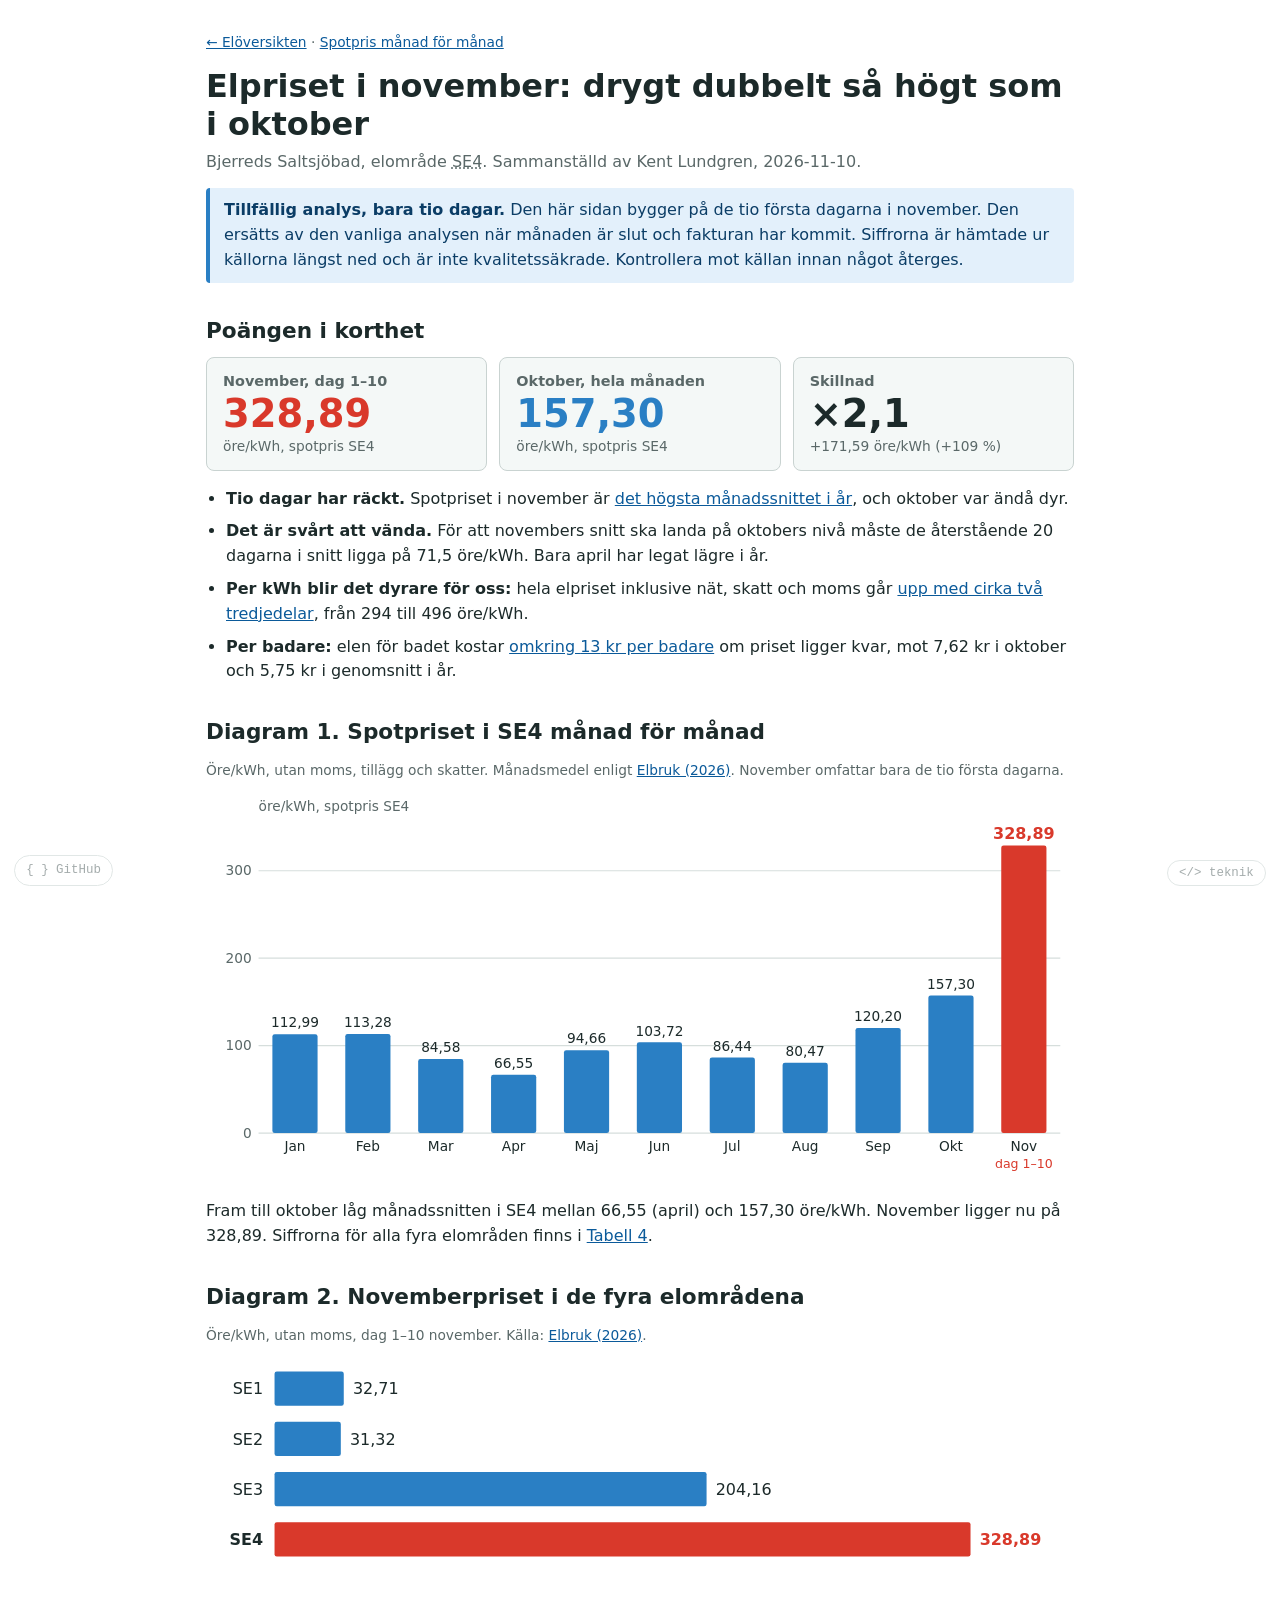
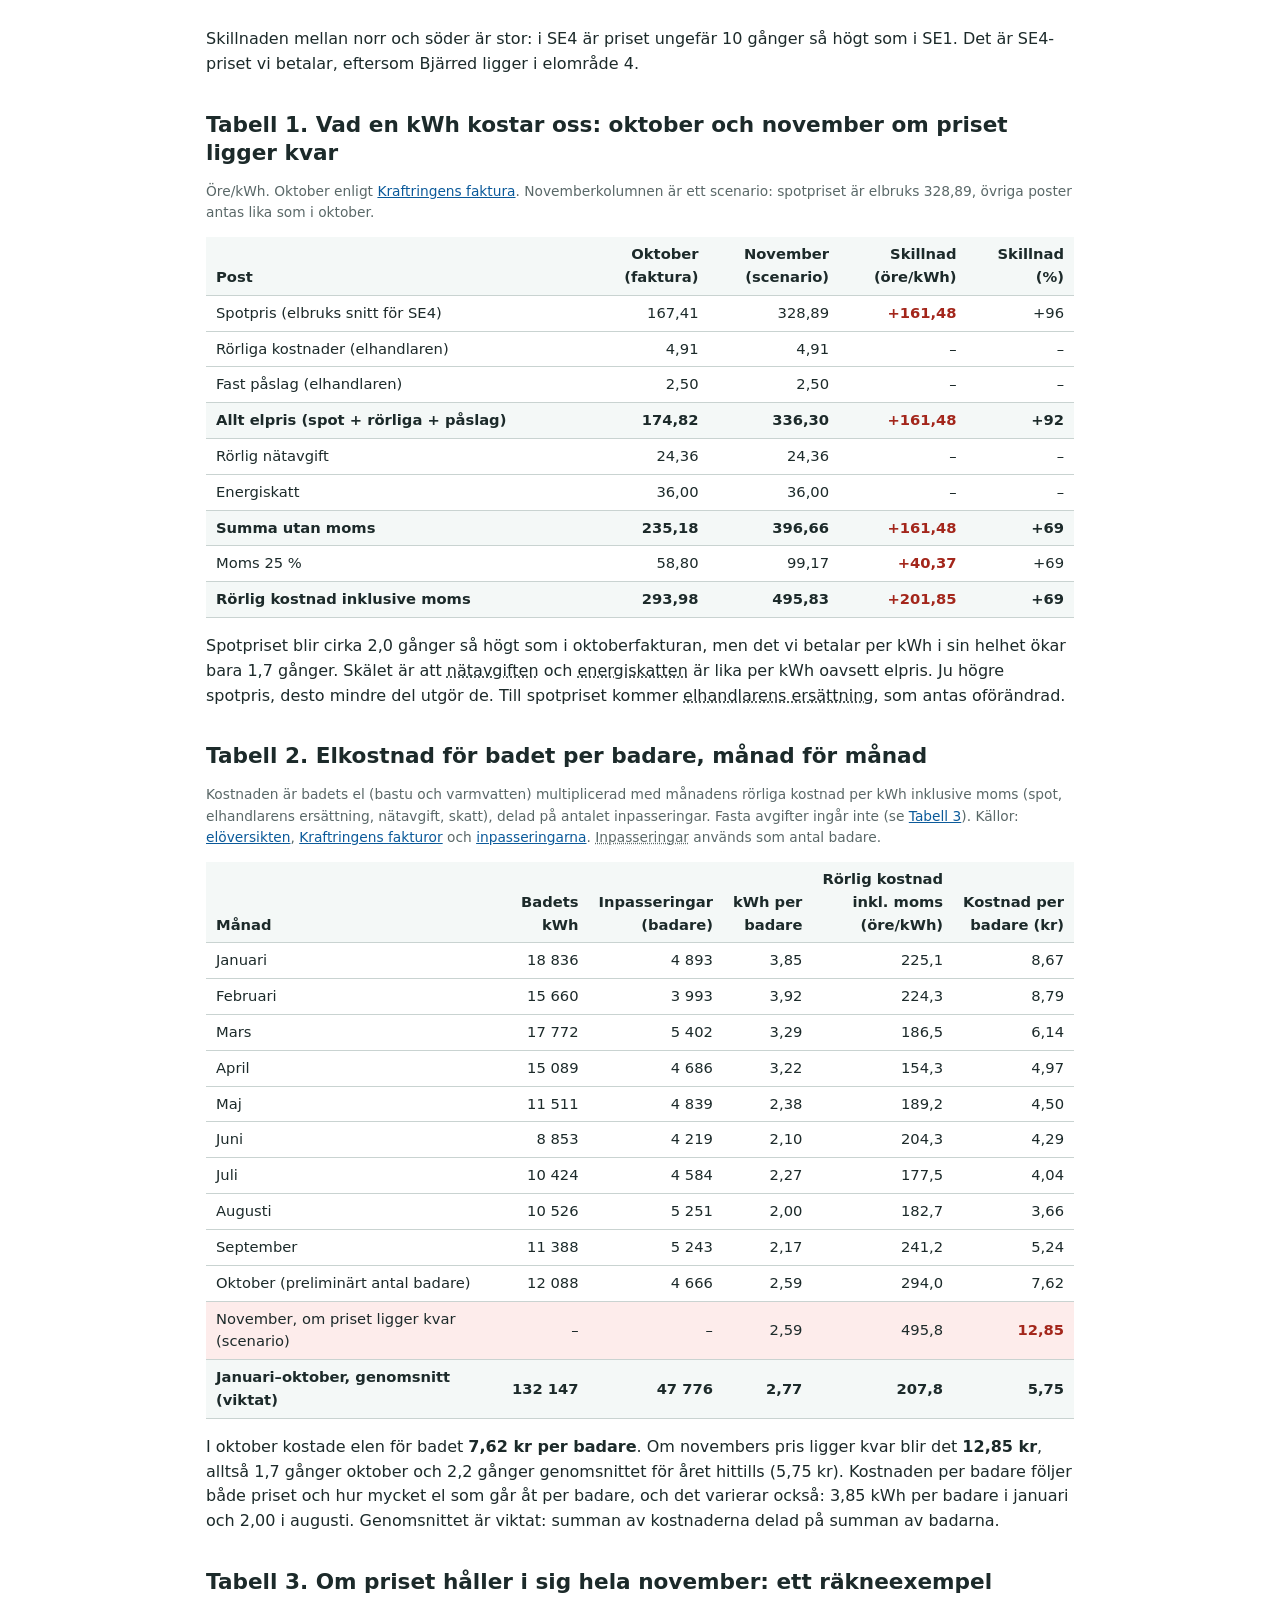
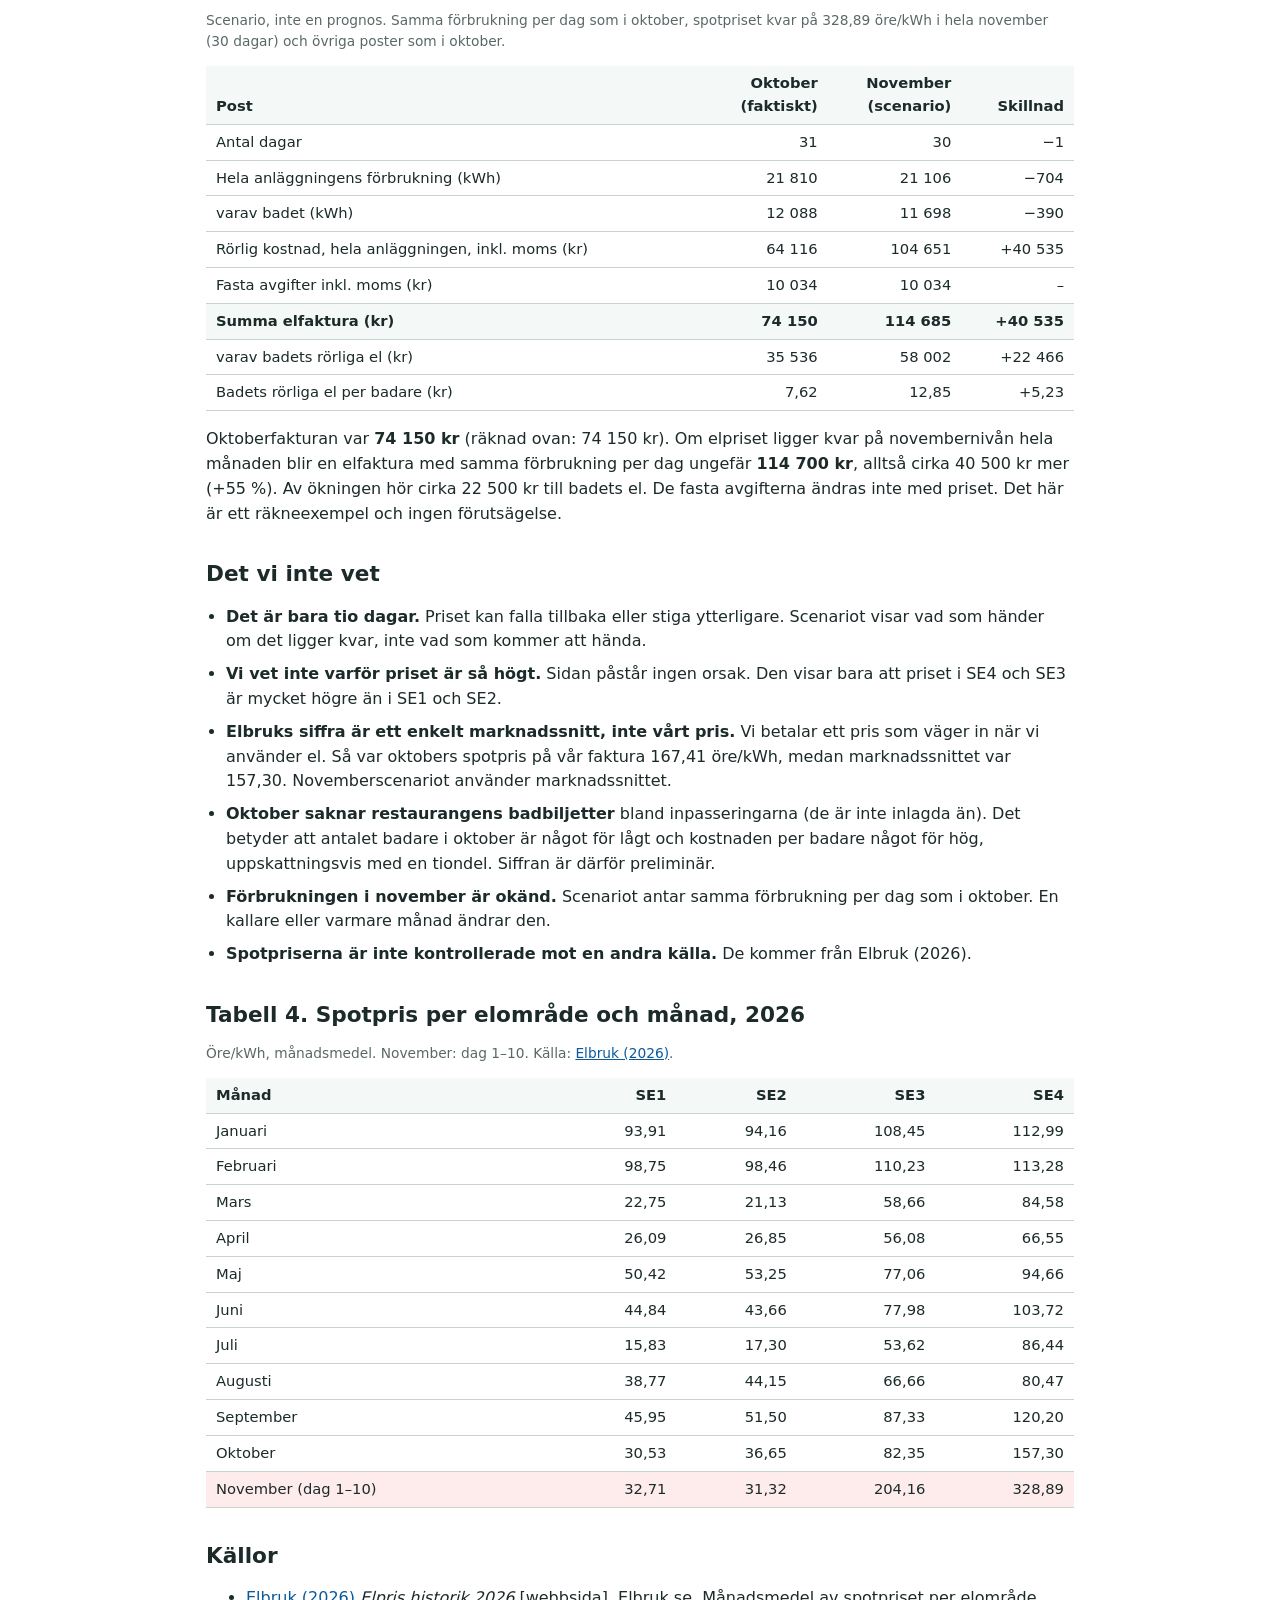
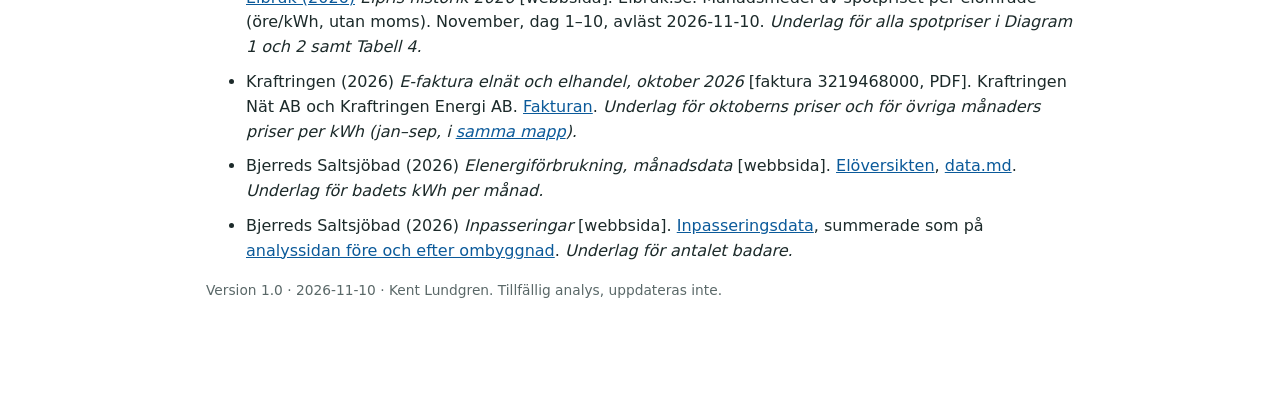
==== Elpris_nov_2026/index.html @ 79a1a403 "Add initial files for Elpris analysis of November 2026 Created a new analysis for the spot price in " ====
<!DOCTYPE html>
<!--
  Elpris_nov_2026/index.html
  TILLFÄLLIG analys: spotpriset i SE4 de tio första dagarna i november 2026 (328,89 öre/kWh enligt elbruk.se) mot oktober (157,30),
  och vad det betyder i kronor, bland annat per badare. Skapad 2026-11-10 inför ett möte med badvärdarna. Uppdateras inte
  automatiskt: när november är slut ersätts den av den vanliga analysen (elöversikten och Spotpris-sidan).
  Rena HTML/CSS/JS-filer (elpris_nov.css, elpris_nov.js), inga bibliotek, ingen server.

  UPPDATERING 2026-11-10: Första versionen (1.0).
-->
<html lang="sv">
<head>
  <meta charset="UTF-8">
  <meta name="viewport" content="width=device-width, initial-scale=1.0">
  <title>Elpriset i november</title>
  <meta name="description" content="Spotpriset i SE4 de tio första dagarna i november är drygt dubbelt så högt som i oktober. Vad det betyder i kronor, bland annat per badare. Tillfällig analys.">
  <!-- Delningsinformation (Open Graph och Twitter Cards). Bilden byggs av bygg_og_bild_nov.py. Adresserna måste vara fullständiga. -->
  <meta property="og:type" content="website">
  <meta property="og:locale" content="sv_SE">
  <meta property="og:site_name" content="Bjerreds Saltsjöbad">
  <meta property="og:title" content="Elpriset i november: drygt dubbelt så högt som i oktober">
  <meta property="og:description" content="Tio dagar har räckt för att dra upp novembers spotpris i SE4 till 328,89 öre/kWh, mot 157,30 i oktober. Tillfällig analys, bland annat med kostnad per badare.">
  <meta property="og:url" content="https://kentlundgren.github.io/Bjerred-el/Elpris_nov_2026/">
  <meta property="og:image" content="https://kentlundgren.github.io/Bjerred-el/Elpris_nov_2026/og-elpris-nov.jpg">
  <meta property="og:image:width" content="1200">
  <meta property="og:image:height" content="630">
  <meta property="og:image:alt" content="Två staplar: spotpriset i SE4 var 157,30 öre/kWh i oktober och 328,89 öre/kWh hittills i november, drygt dubbelt så högt">
  <meta name="twitter:card" content="summary_large_image">
  <meta name="twitter:title" content="Elpriset i november: drygt dubbelt så högt som i oktober">
  <meta name="twitter:description" content="Tio dagar har räckt för att dra upp novembers spotpris i SE4 till 328,89 öre/kWh, mot 157,30 i oktober.">
  <meta name="twitter:image" content="https://kentlundgren.github.io/Bjerred-el/Elpris_nov_2026/og-elpris-nov.jpg">
  <link rel="stylesheet" href="elpris_nov.css">
</head>
<body>
<main>

  <header>
    <p class="liten"><a href="../index.html">← Elöversikten</a> · <a href="../Spotpris/spotpris.html">Spotpris månad för månad</a></p>
    <h1 id="Start">Elpriset i november: drygt dubbelt så högt som i oktober</h1>
    <p class="under">Bjerreds Saltsjöbad, elområde <abbr class="ord" tabindex="0" data-forklaring="SE4 är elområdet som Skåne ligger i. Sverige är indelat i fyra elområden (SE1–SE4) med egna elpriser, eftersom överföringen mellan dem är begränsad.">SE4</abbr>. Sammanställd av Kent Lundgren, 2026-11-10.</p>
    <div class="notis" role="note">
      <p><strong>Tillfällig analys, bara tio dagar.</strong> Den här sidan bygger på de tio första dagarna i november. Den ersätts av den vanliga analysen
      när månaden är slut och fakturan har kommit. Siffrorna är hämtade ur källorna längst ned och är inte kvalitetssäkrade. Kontrollera mot källan innan något återges.</p>
    </div>
  </header>

  <section aria-labelledby="Poangen">
    <h2 id="Poangen">Poängen i korthet <a class="ankare" href="#Poangen" aria-label="Länk till avsnittet">#</a></h2>
    <div class="kort-rad">
      <div class="kort"><p class="kort-rubrik">November, dag 1–10</p><p class="stortal rod">328,89</p><p class="enhet">öre/kWh, spotpris SE4</p></div>
      <div class="kort"><p class="kort-rubrik">Oktober, hela månaden</p><p class="stortal bla">157,30</p><p class="enhet">öre/kWh, spotpris SE4</p></div>
      <div class="kort"><p class="kort-rubrik">Skillnad</p><p class="stortal" id="kvot">–</p><p class="enhet" id="kvot-text">–</p></div>
    </div>
    <ul class="punkter">
      <li><strong>Tio dagar har räckt.</strong> Spotpriset i november är <a href="#Diagram1">det högsta månadssnittet i år</a>, och oktober var ändå dyr.</li>
      <li><strong>Det är svårt att vända.</strong> För att novembers snitt ska landa på oktobers nivå måste de återstående 20 dagarna i snitt ligga på <span id="krav">–</span> öre/kWh. Bara april har legat lägre i år.</li>
      <li><strong>Per kWh blir det dyrare för oss:</strong> hela elpriset inklusive nät, skatt och moms går <a href="#Tabell1">upp med cirka två tredjedelar</a>, från <span id="rk-okt">–</span> till <span id="rk-nov">–</span> öre/kWh.</li>
      <li><strong>Per badare:</strong> elen för badet kostar <a href="#Tabell2">omkring <span id="pb-nov">–</span> kr per badare</a> om priset ligger kvar, mot <span id="pb-okt">–</span> kr i oktober och <span id="pb-snitt">–</span> kr i genomsnitt i år.</li>
    </ul>
  </section>

  <section aria-labelledby="Diagram1">
    <h2 id="Diagram1">Diagram 1. Spotpriset i SE4 månad för månad <a class="ankare" href="#Diagram1" aria-label="Länk till avsnittet">#</a></h2>
    <p class="liten">Öre/kWh, utan moms, tillägg och skatter. Månadsmedel enligt <a href="#ref-elbruk">Elbruk (2026)</a>. November omfattar bara de tio första dagarna.</p>
    <div id="diagram1" class="diagram" role="img" aria-label="Stapeldiagram: spotpriset i SE4 per månad januari till november 2026. November är högst, 328,89 öre/kWh."></div>
    <p>Fram till oktober låg månadssnitten i SE4 mellan 66,55 (april) och 157,30 öre/kWh. November ligger nu på 328,89. Siffrorna för alla fyra elområden finns i <a href="#Tabell4">Tabell 4</a>.</p>
  </section>

  <section aria-labelledby="Diagram2">
    <h2 id="Diagram2">Diagram 2. Novemberpriset i de fyra elområdena <a class="ankare" href="#Diagram2" aria-label="Länk till avsnittet">#</a></h2>
    <p class="liten">Öre/kWh, utan moms, dag 1–10 november. Källa: <a href="#ref-elbruk">Elbruk (2026)</a>.</p>
    <div id="diagram2" class="diagram" role="img" aria-label="Stapeldiagram: novemberpris per elområde. SE1 32,71, SE2 31,32, SE3 204,16, SE4 328,89 öre/kWh."></div>
    <p>Skillnaden mellan norr och söder är stor: i SE4 är priset ungefär <span id="x-norr">–</span> gånger så högt som i SE1. Det är SE4-priset vi betalar, eftersom Bjärred ligger i elområde 4.</p>
  </section>

  <section aria-labelledby="Tabell1">
    <h2 id="Tabell1">Tabell 1. Vad en kWh kostar oss: oktober och november om priset ligger kvar <a class="ankare" href="#Tabell1" aria-label="Länk till avsnittet">#</a></h2>
    <p class="liten">Öre/kWh. Oktober enligt <a href="#ref-faktura">Kraftringens faktura</a>. Novemberkolumnen är ett scenario: spotpriset är elbruks 328,89, övriga poster antas lika som i oktober.</p>
    <div class="tabell-wrap"><table id="tab1"><thead></thead><tbody></tbody></table></div>
    <p>Spotpriset blir cirka <span id="t1-spotx">–</span> gånger så högt som i oktoberfakturan, men det vi betalar per kWh i sin helhet ökar bara <span id="t1-totx">–</span> gånger. Skälet är att
    <abbr class="ord" tabindex="0" data-forklaring="Rörlig nätavgift: avgiften till Kraftringen Nät för transporten av elen, per kWh. Den beror på hur mycket el som används, inte på elpriset.">nätavgiften</abbr> och
    <abbr class="ord" tabindex="0" data-forklaring="Energiskatten är en skatt på el, 36,00 öre/kWh utan moms. Den är lika oavsett elpris.">energiskatten</abbr>
    är lika per kWh oavsett elpris. Ju högre spotpris, desto mindre del utgör de. Till spotpriset kommer
    <abbr class="ord" tabindex="0" data-forklaring="Rörliga kostnader och fast påslag är elhandlarens ersättning per kWh ovanpå spotpriset. Påslaget är 2,50 öre/kWh i oktober (1,70 före). Rörliga kostnader var 4,91 öre/kWh.">elhandlarens ersättning</abbr>, som antas oförändrad.</p>
  </section>

  <section aria-labelledby="Tabell2">
    <h2 id="Tabell2">Tabell 2. Elkostnad för badet per badare, månad för månad <a class="ankare" href="#Tabell2" aria-label="Länk till avsnittet">#</a></h2>
    <p class="liten">Kostnaden är badets el (bastu och varmvatten) multiplicerad med månadens rörliga kostnad per kWh inklusive moms (spot, elhandlarens ersättning, nätavgift, skatt), delad på antalet inpasseringar.
    Fasta avgifter ingår inte (se <a href="#Tabell3">Tabell 3</a>). Källor: <a href="#ref-elöversikt">elöversikten</a>, <a href="#ref-faktura">Kraftringens fakturor</a> och <a href="#ref-inpass">inpasseringarna</a>.
    <abbr class="ord" tabindex="0" data-forklaring="Inpassering: en registrerad passage in i badet. Summan av medlemmarnas armband och Wonder-kort, engångsbadare och Swish-biljetter, samt restaurangens badbiljetter där de är inlagda.">Inpasseringar</abbr> används som antal badare.</p>
    <div class="tabell-wrap"><table id="tab2"><thead></thead><tbody></tbody><tfoot></tfoot></table></div>
    <p id="pb-text"></p>
  </section>

  <section aria-labelledby="Tabell3">
    <h2 id="Tabell3">Tabell 3. Om priset håller i sig hela november: ett räkneexempel <a class="ankare" href="#Tabell3" aria-label="Länk till avsnittet">#</a></h2>
    <p class="liten">Scenario, inte en prognos. Samma förbrukning per dag som i oktober, spotpriset kvar på 328,89 öre/kWh i hela november (30 dagar) och övriga poster som i oktober.</p>
    <div class="tabell-wrap"><table id="tab3"><thead></thead><tbody></tbody></table></div>
    <p id="t3-text"></p>
  </section>

  <section aria-labelledby="Okant">
    <h2 id="Okant">Det vi inte vet <a class="ankare" href="#Okant" aria-label="Länk till avsnittet">#</a></h2>
    <ul class="punkter">
      <li><strong>Det är bara tio dagar.</strong> Priset kan falla tillbaka eller stiga ytterligare. Scenariot visar vad som händer om det ligger kvar, inte vad som kommer att hända.</li>
      <li><strong>Vi vet inte varför priset är så högt.</strong> Sidan påstår ingen orsak. Den visar bara att priset i SE4 och SE3 är mycket högre än i SE1 och SE2.</li>
      <li><strong>Elbruks siffra är ett enkelt marknadssnitt, inte vårt pris.</strong> Vi betalar ett pris som väger in när vi använder el. Så var oktobers spotpris på vår faktura 167,41 öre/kWh, medan marknadssnittet var 157,30. Novemberscenariot använder marknadssnittet.</li>
      <li><strong>Oktober saknar restaurangens badbiljetter</strong> bland inpasseringarna (de är inte inlagda än). Det betyder att antalet badare i oktober är något för lågt och kostnaden per badare något för hög, uppskattningsvis med en tiondel. Siffran är därför preliminär.</li>
      <li><strong>Förbrukningen i november är okänd.</strong> Scenariot antar samma förbrukning per dag som i oktober. En kallare eller varmare månad ändrar den.</li>
      <li><strong>Spotpriserna är inte kontrollerade mot en andra källa.</strong> De kommer från Elbruk (2026).</li>
    </ul>
  </section>

  <section aria-labelledby="Tabell4">
    <h2 id="Tabell4">Tabell 4. Spotpris per elområde och månad, 2026 <a class="ankare" href="#Tabell4" aria-label="Länk till avsnittet">#</a></h2>
    <p class="liten">Öre/kWh, månadsmedel. November: dag 1–10. Källa: <a href="#ref-elbruk">Elbruk (2026)</a>.</p>
    <div class="tabell-wrap"><table id="tab4"><thead></thead><tbody></tbody></table></div>
  </section>

  <section aria-labelledby="Kallor">
    <h2 id="Kallor">Källor <a class="ankare" href="#Kallor" aria-label="Länk till avsnittet">#</a></h2>
    <ul class="kallor">
      <li id="ref-elbruk"><a href="https://www.elbruk.se/elpris-historik-2026" target="_blank" rel="noopener">Elbruk (2026)</a> <em>Elpris historik 2026</em> [webbsida]. Elbruk.se. Månadsmedel av spotpriset per elområde (öre/kWh, utan moms). November, dag 1–10, avläst 2026-11-10.
        <em>Underlag för alla spotpriser i Diagram 1 och 2 samt Tabell 4.</em></li>
      <li id="ref-faktura">Kraftringen (2026) <em>E-faktura elnät och elhandel, oktober 2026</em> [faktura 3219468000, PDF]. Kraftringen Nät AB och Kraftringen Energi AB.
        <a href="https://github.com/kentlundgren/Bjerred-el/blob/main/Kraftringen/Fakturor/202610_Kraftringen_Oktober_2026_3219468000.pdf" target="_blank" rel="noopener">Fakturan</a>.
        <em>Underlag för oktoberns priser och för övriga månaders priser per kWh (jan–sep, i <a href="https://github.com/kentlundgren/Bjerred-el/tree/main/Kraftringen/Fakturor" target="_blank" rel="noopener">samma mapp</a>).</em></li>
      <li id="ref-elöversikt">Bjerreds Saltsjöbad (2026) <em>Elenergiförbrukning, månadsdata</em> [webbsida]. <a href="../index.html">Elöversikten</a>, <a href="https://github.com/kentlundgren/Bjerred-el/blob/main/data.md" target="_blank" rel="noopener">data.md</a>.
        <em>Underlag för badets kWh per månad.</em></li>
      <li id="ref-inpass">Bjerreds Saltsjöbad (2026) <em>Inpasseringar</em> [webbsida]. <a href="https://kentlundgren.github.io/foreningar/BjerredsSaltsjobad/inpasseringar/" target="_blank" rel="noopener">Inpasseringsdata</a>,
        summerade som på <a href="../fore_och_efter_ombyggnad.html">analyssidan före och efter ombyggnad</a>. <em>Underlag för antalet badare.</em></li>
    </ul>
  </section>

  <footer>
    <p class="liten">Version <span id="version">–</span> · <span id="versionsdatum">–</span> · Kent Lundgren. Tillfällig analys, uppdateras inte.</p>
  </footer>
</main>

<!-- Hörnparet: GitHub nere till vänster och teknik nere till höger -->
<a class="corner corner-left" href="https://github.com/kentlundgren/Bjerred-el/tree/main/Elpris_nov_2026" target="_blank" rel="noopener">{ } GitHub</a>
<button type="button" class="corner corner-right" id="techBtn" aria-label="Tekniköversikt">&lt;/&gt; teknik</button>

<div class="modal-overlay" id="techModal">
  <div class="modal" role="dialog" aria-modal="true" aria-labelledby="techTitel">
    <button type="button" class="modal-close" id="techClose" aria-label="Stäng">&times;</button>
    <h2 id="techTitel">Hur den här sidan är byggd</h2>
    <p>Två delar: tekniken i sidan och metoden bakom siffrorna.</p>

    <h3 class="tech-section-title">Tekniken</h3>
    <div class="tech-grid">
      <div class="tech-card"><h3>Vanlig HTML, CSS och JavaScript</h3><p>Tre filer, <code>index.html</code>, <code>elpris_nov.css</code> och <code>elpris_nov.js</code>. Inga bibliotek och inget byggsteg.</p></div>
      <div class="tech-card"><h3>Diagrammen ritas av koden</h3><p>Båda diagrammen är SVG som skapas i <code>elpris_nov.js</code> ur siffrorna i filen. Pekar man på en stapel visas värdet.</p></div>
      <div class="tech-card"><h3>Tabellerna räknas i webbläsaren</h3><p>Tabell 1–3 beräknas ur indata (priser, kWh, inpasseringar) när sidan öppnas. Ändras en siffra i filen ändras tabellerna och texterna som visar dem.</p></div>
      <div class="tech-card"><h3>Ingen data skickas</h3><p>Sidan pratar inte med någon server och sparar ingenting hos besökaren.</p></div>
      <div class="tech-card"><h3>Delningsbilden</h3><p>Bilden <code>og-elpris-nov.jpg</code> (1200×630) byggs av <code>bygg_og_bild_nov.py</code> med Pillow. Den visar bara de två nyckeltalen, 157,30 och 328,89.</p></div>
    </div>

    <h3 class="tech-section-title">Metoden</h3>
    <div class="tech-grid">
      <div class="tech-card"><h3>Tillfällig på riktigt</h3><p>Sidan gjordes 2026-11-10, efter tio dagar av november, inför ett möte med badvärdarna. Den uppdateras inte. Den vanliga analysen kommer när fakturan för november finns.</p></div>
      <div class="tech-card"><h3>Så räknas kostnaden per badare</h3><p>Badets kWh × månadens rörliga kostnad per kWh inklusive moms (spot, elhandlarens ersättning, nätavgift och energiskatt, alla ur Kraftringens faktura), delat på antalet inpasseringar. Fasta avgifter ingår inte.</p></div>
      <div class="tech-card"><h3>Vad som är scenario</h3><p>Allt som gäller hela november är ett räkneexempel med oktobers förbrukning och elbruks tio-dagarspris. Det är inte en prognos.</p></div>
      <div class="tech-card"><h3>Inte kontrollerat</h3><p>Spotpriserna kommer från en enda källa (Elbruk) och har inte jämförts med en andra. Oktobers antal badare saknar restaurangens badbiljetter.</p></div>
    </div>
  </div>
</div>

<script src="elpris_nov.js"></script>
</body>
</html>
---- Elpris_nov_2026/elpris_nov.css ----
/*
  elpris_nov.css
  Styling för Elpris_nov_2026/index.html. Egen, fristående stilmall.
  Gult (#FFF9C4) används inte här: sidan har inga inmatningsfält. Blått används för noteringar, rött för november (högt pris).

  UPPDATERING 2026-11-10: Första versionen (1.0).
*/

:root {
  color-scheme: light;
  --bg: #ffffff;
  --text: #1c2a2a;
  --dampad: #5a6868;
  --kant: #c9d3d1;
  --ruta: #f4f8f7;
  --bla: #2a7fc4;
  --rod: #d9392b;
  --notis-bg: #e3f0fb;
  --notis-kant: #2a7fc4;
  --notis-text: #0b3d66;
  --marginal: 16px;
}

* { box-sizing: border-box; }

body {
  margin: 0; background: var(--bg); color: var(--text);
  font-family: "Segoe UI", system-ui, -apple-system, Arial, sans-serif; line-height: 1.55;
}

main { max-width: 900px; margin: 0 auto; padding: 18px var(--marginal) 90px; }

a { color: #0b5a9a; }
h1 { font-size: 2rem; line-height: 1.2; margin: 6px 0 6px; }
h2 { font-size: 1.35rem; margin: 34px 0 8px; line-height: 1.3; }
h3 { font-size: 1.1rem; }
.under { margin: 0 0 14px; color: var(--dampad); }
.liten { font-size: .86rem; color: var(--dampad); }

.ankare { font-size: .8em; text-decoration: none; opacity: 0; margin-left: 6px; }
h2:hover .ankare, h2:focus-within .ankare, .ankare:focus { opacity: .7; }

.notis { background: var(--notis-bg); border-left: 4px solid var(--notis-kant); color: var(--notis-text); padding: 10px 14px; border-radius: 4px; margin: 10px 0 0; }
.notis p { margin: 0; }

/* Nyckeltal */
.kort-rad { display: grid; grid-template-columns: repeat(3, 1fr); gap: 12px; margin: 12px 0 14px; }
@media (max-width: 640px) { .kort-rad { grid-template-columns: 1fr; } }
.kort { background: var(--ruta); border: 1px solid var(--kant); border-radius: 8px; padding: 10px 16px 12px; }
.kort-rubrik { margin: 2px 0 0; font-size: .9rem; color: var(--dampad); font-weight: 600; }
.stortal { margin: 0; font-size: 2.4rem; font-weight: 700; line-height: 1.15; }
.stortal.rod { color: var(--rod); }
.stortal.bla { color: var(--bla); }
.enhet { margin: 0; font-size: .86rem; color: var(--dampad); }

.punkter { padding-left: 20px; }
.punkter li { margin: 8px 0; }

/* Diagram */
.diagram { margin: 10px 0; }
.diagram svg { width: 100%; height: auto; display: block; }
.diagram text { font-family: inherit; }
.diagram .stapel { cursor: default; }
.diagram .stapel:hover, .diagram .stapel:focus { opacity: .8; outline: none; }

/* Tabeller */
.tabell-wrap { overflow-x: auto; margin: 8px 0; }
table { border-collapse: collapse; width: 100%; font-size: .92rem; }
th, td { border-bottom: 1px solid var(--kant); padding: 6px 10px; text-align: right; white-space: nowrap; }
th:first-child, td:first-child { text-align: left; white-space: normal; }
thead th { background: var(--ruta); font-weight: 600; vertical-align: bottom; }
tfoot td { font-weight: 600; background: var(--ruta); }
tr.summa td { font-weight: 600; background: var(--ruta); }
tr.scenario td { background: #fdeceb; }
td.upp { color: #a3261b; font-weight: 600; }

/* Förklaringar vid hovring, fokus och tryck */
abbr.ord { text-decoration: underline dotted; cursor: help; position: relative; }
abbr.ord::after {
  content: attr(data-forklaring);
  position: absolute; left: 0; bottom: 125%; width: 290px; max-width: 80vw;
  background: #1f2d3c; color: #fff; padding: 9px 12px; border-radius: 6px; font-size: .84rem; line-height: 1.4; font-weight: 400;
  opacity: 0; visibility: hidden; z-index: 50; text-align: left; white-space: normal; pointer-events: none;
}
abbr.ord:hover::after, abbr.ord:focus::after { opacity: 1; visibility: visible; }

.kallor li { margin: 10px 0; }

/* Hörnparet */
.corner {
  position: fixed; bottom: 14px; font-family: "Courier New", Courier, monospace; font-size: .78rem; color: var(--dampad);
  background: var(--bg); border: 1px solid var(--kant); border-radius: 999px; padding: .3rem .7rem; text-decoration: none; cursor: pointer;
  opacity: .55; transition: opacity .2s ease, color .2s ease; z-index: 10;
}
.corner:hover, .corner:focus-visible { opacity: 1; color: #0b5a9a; }
.corner-left { left: 14px; }
.corner-right { right: 14px; }

.modal-overlay { display: none; position: fixed; inset: 0; background: rgba(22, 25, 43, .55); align-items: center; justify-content: center; z-index: 20; padding: 1rem; }
.modal-overlay.show { display: flex; }
.modal { position: relative; background: var(--bg); border-radius: 16px; max-width: 640px; width: 100%; max-height: 85vh; overflow-y: auto; padding: 2rem; }
.modal h2 { margin: 0 0 .5rem; font-size: 1.4rem; }
.modal > p { color: var(--dampad); font-size: .92rem; margin: 0 0 1.2rem; }
.modal-close { position: absolute; top: 1rem; right: 1rem; background: none; border: 0; font-size: 1.6rem; line-height: 1; cursor: pointer; color: var(--dampad); }
.tech-section-title { font-size: 1rem; text-transform: none; margin: 1.2rem 0 .5rem; color: var(--notis-text); }
.tech-grid { display: grid; grid-template-columns: 1fr 1fr; gap: 10px; }
@media (max-width: 560px) { .tech-grid { grid-template-columns: 1fr; } .modal { padding: 1.4rem; } }
.tech-card { background: var(--ruta); border: 1px solid var(--kant); border-radius: 8px; padding: 10px 12px; }
.tech-card h3 { margin: 0 0 4px; font-size: .95rem; }
.tech-card p { margin: 0; font-size: .86rem; }

@media print { .corner, .modal-overlay { display: none !important; } }
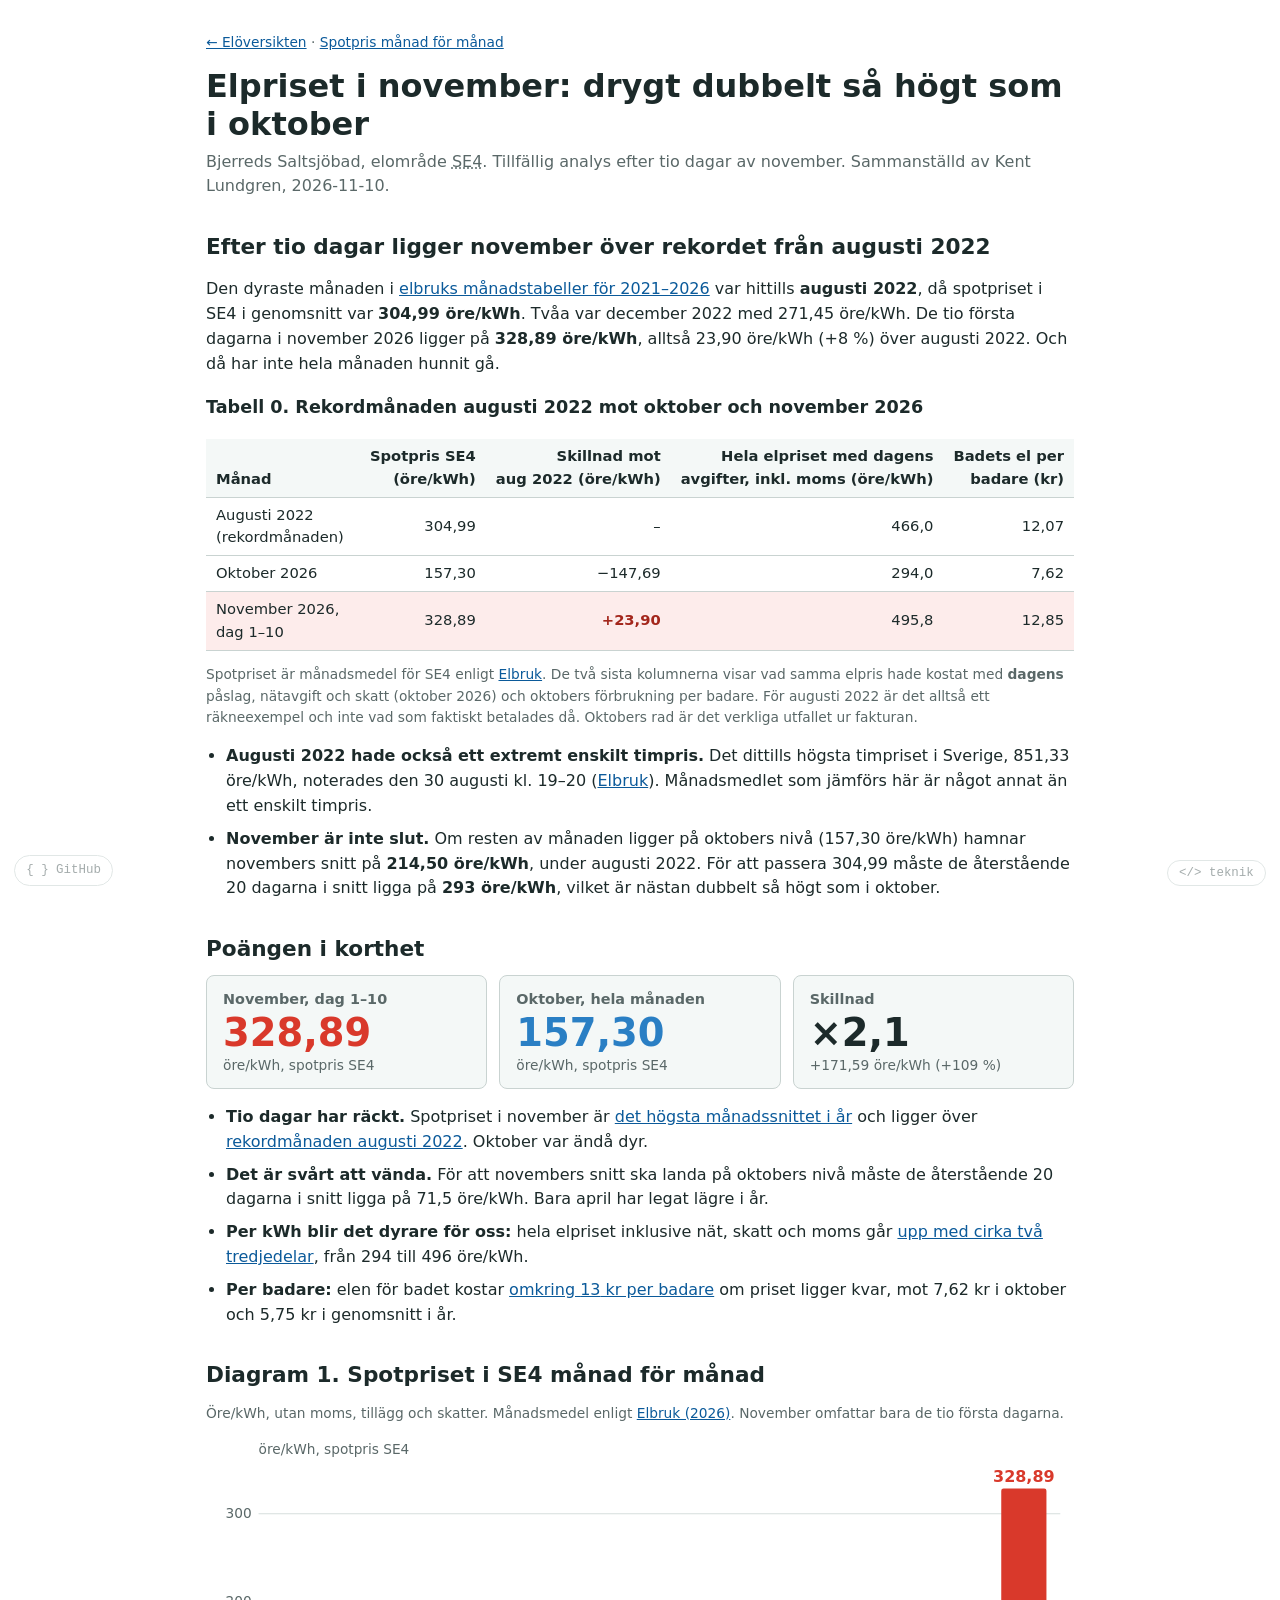
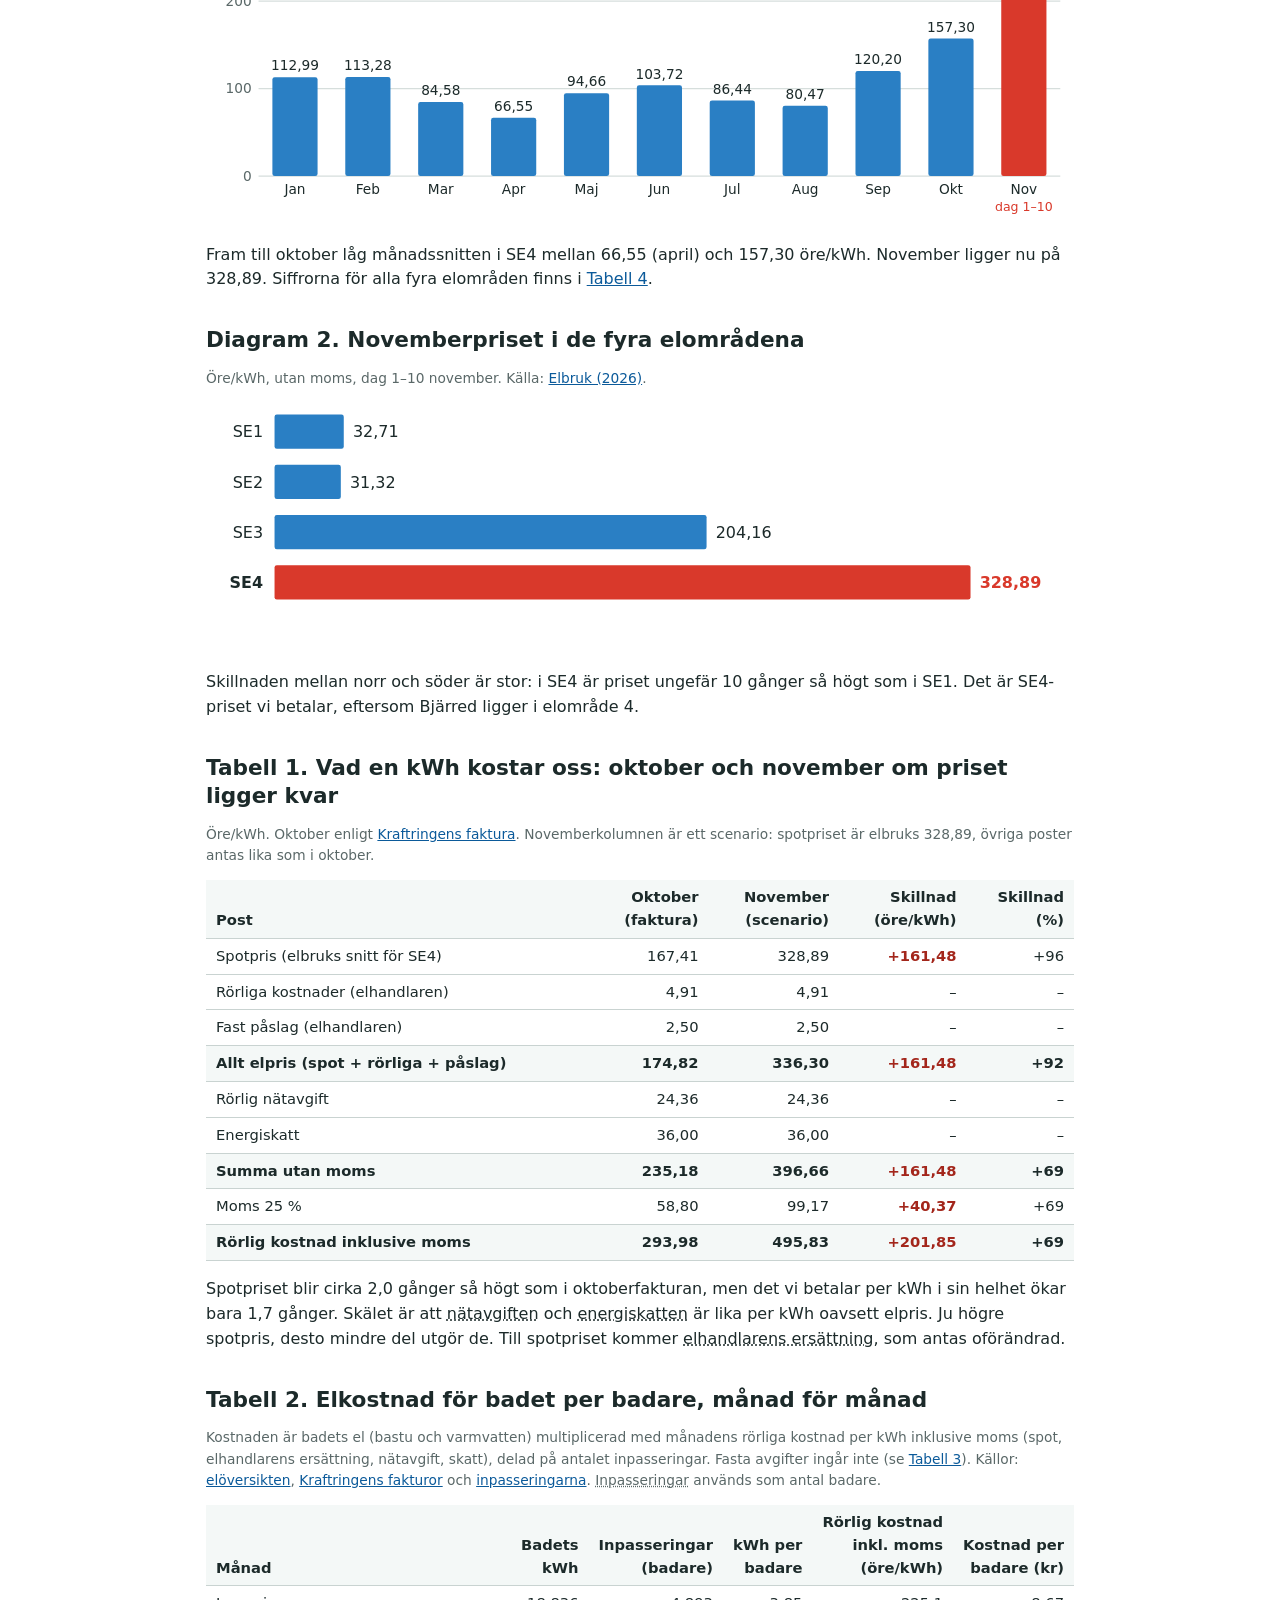
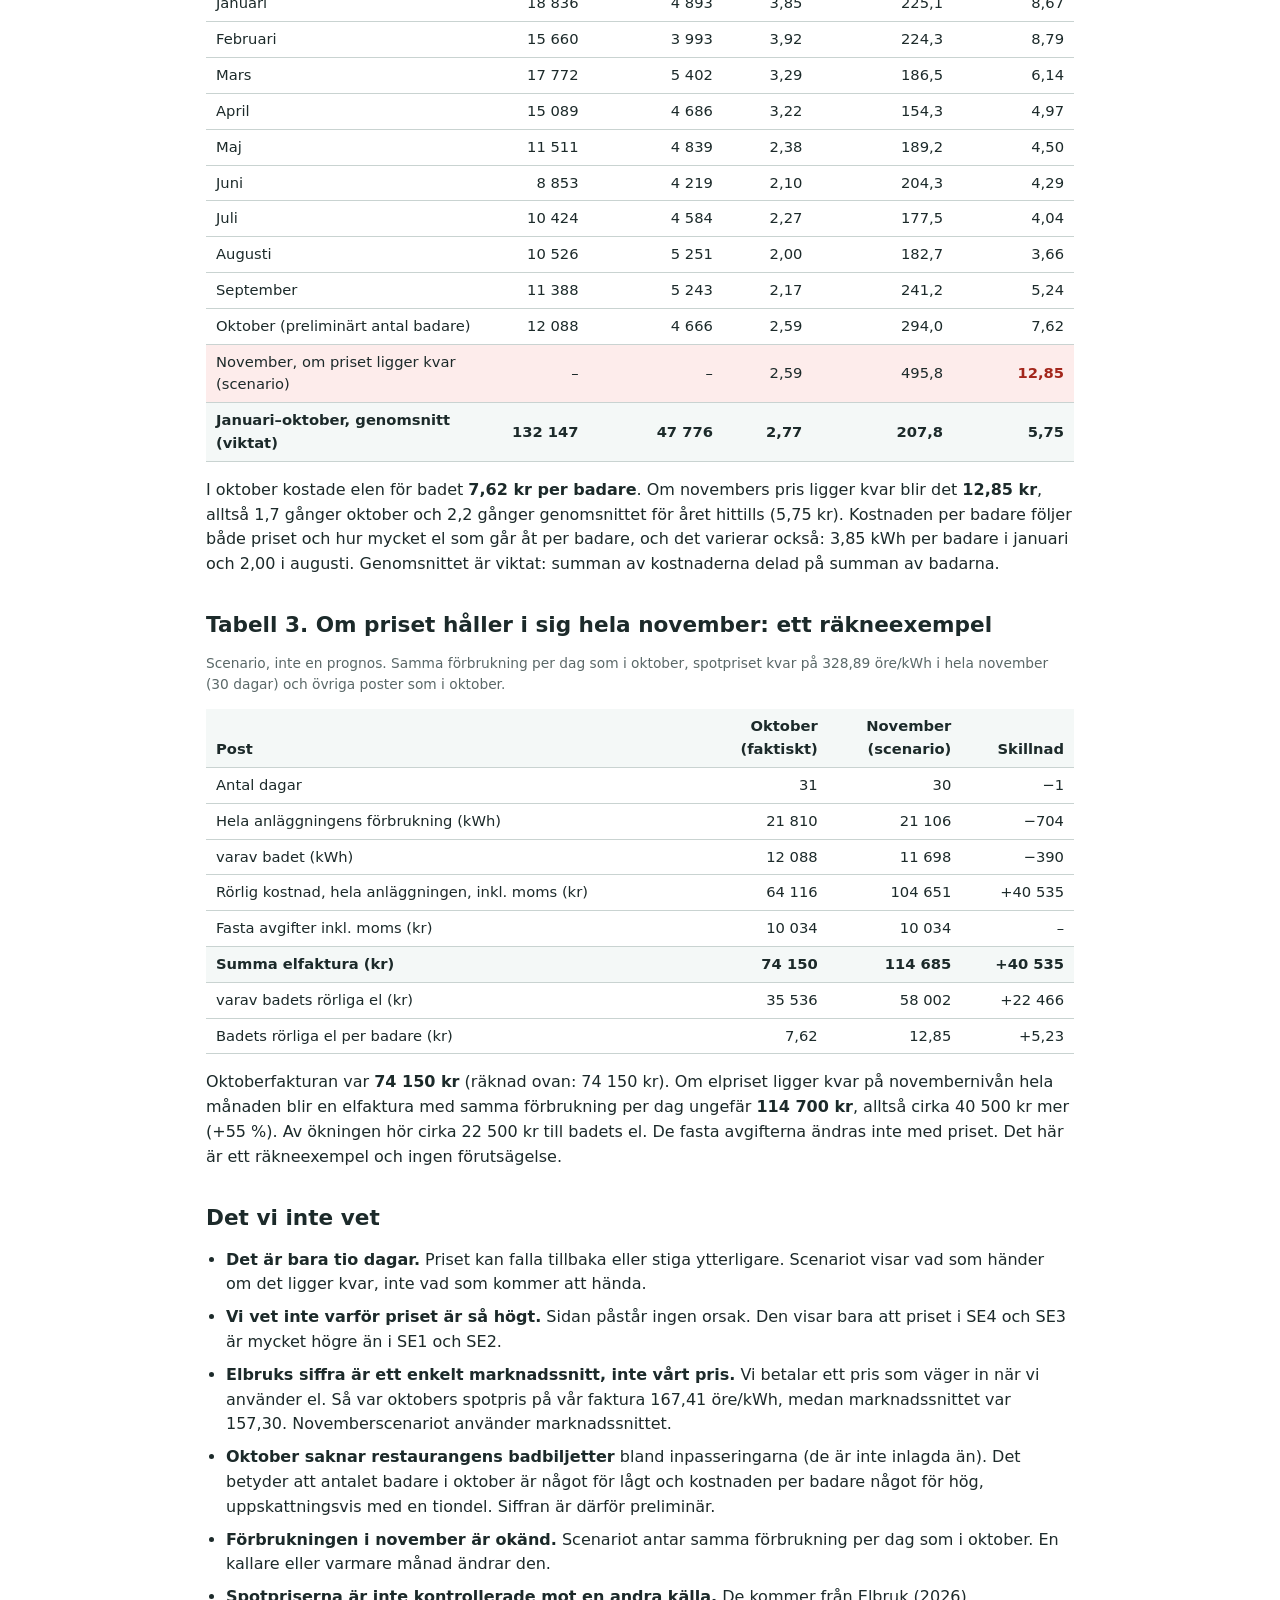
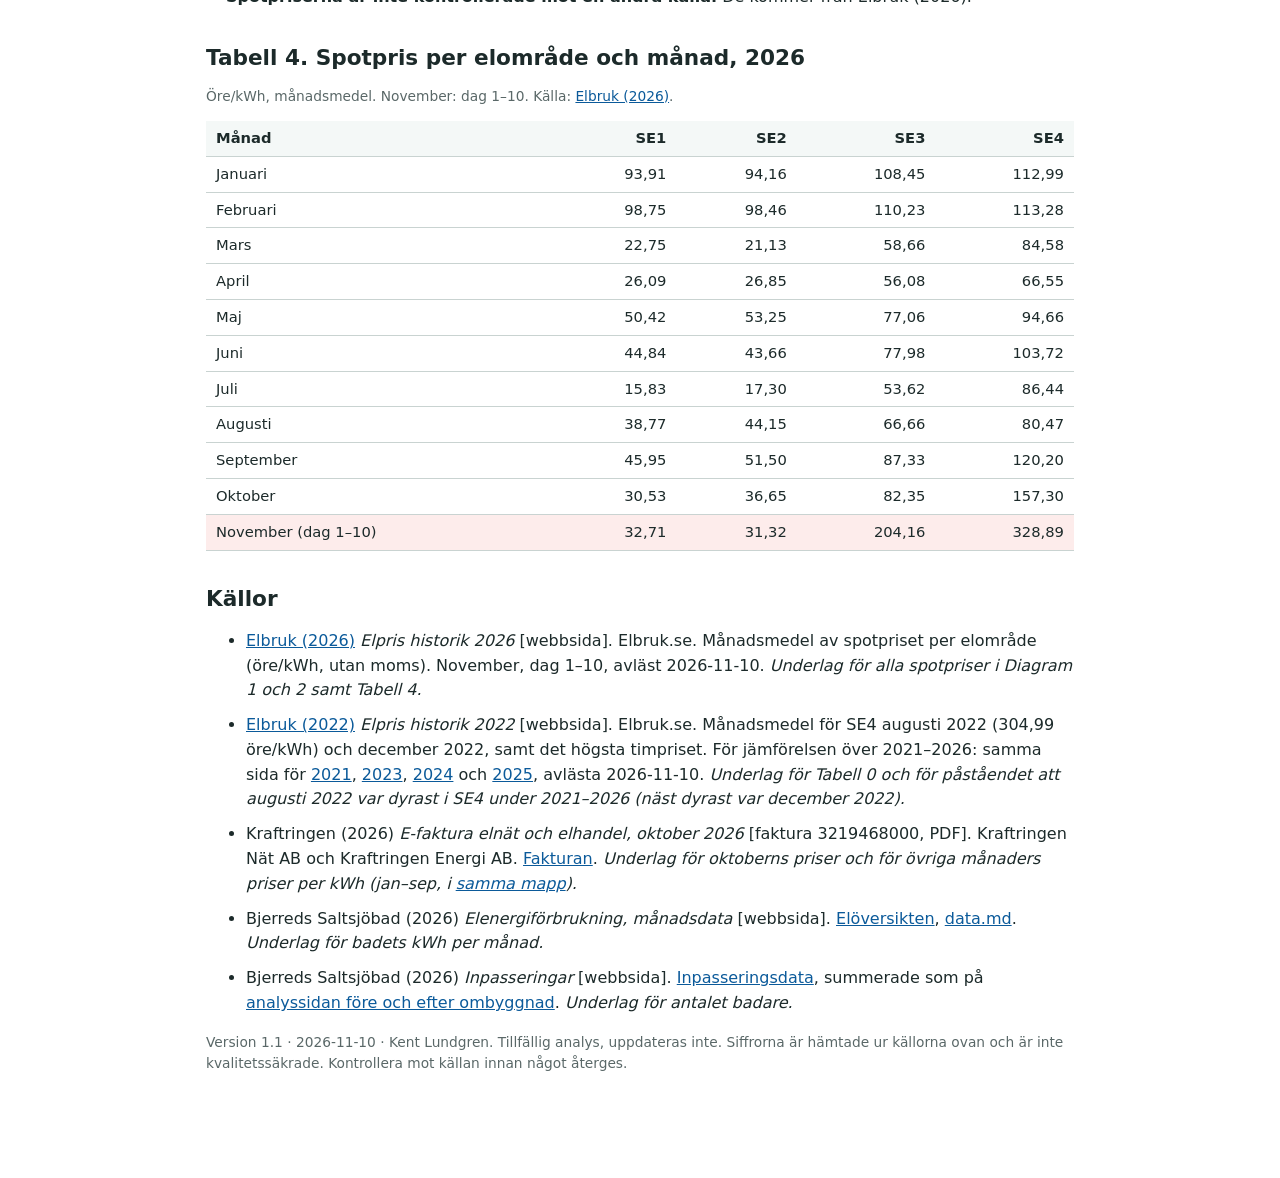
==== commit 6756a28e: "Update November 2026 analysis with new record comparison and version increment Enhanced the November" ====
--- a/Elpris_nov_2026/index.html
+++ b/Elpris_nov_2026/index.html
@@ -37,12 +37,23 @@
   <header>
     <p class="liten"><a href="../index.html">← Elöversikten</a> · <a href="../Spotpris/spotpris.html">Spotpris månad för månad</a></p>
     <h1 id="Start">Elpriset i november: drygt dubbelt så högt som i oktober</h1>
-    <p class="under">Bjerreds Saltsjöbad, elområde <abbr class="ord" tabindex="0" data-forklaring="SE4 är elområdet som Skåne ligger i. Sverige är indelat i fyra elområden (SE1–SE4) med egna elpriser, eftersom överföringen mellan dem är begränsad.">SE4</abbr>. Sammanställd av Kent Lundgren, 2026-11-10.</p>
-    <div class="notis" role="note">
-      <p><strong>Tillfällig analys, bara tio dagar.</strong> Den här sidan bygger på de tio första dagarna i november. Den ersätts av den vanliga analysen
-      när månaden är slut och fakturan har kommit. Siffrorna är hämtade ur källorna längst ned och är inte kvalitetssäkrade. Kontrollera mot källan innan något återges.</p>
-    </div>
+    <p class="under">Bjerreds Saltsjöbad, elområde <abbr class="ord" tabindex="0" data-forklaring="SE4 är elområdet som Skåne ligger i. Sverige är indelat i fyra elområden (SE1–SE4) med egna elpriser, eftersom överföringen mellan dem är begränsad.">SE4</abbr>. Tillfällig analys efter tio dagar av november. Sammanställd av Kent Lundgren, 2026-11-10.</p>
   </header>
+
+  <section aria-labelledby="Rekord">
+    <h2 id="Rekord">Efter tio dagar ligger november över rekordet från augusti 2022 <a class="ankare" href="#Rekord" aria-label="Länk till avsnittet">#</a></h2>
+    <p>Den dyraste månaden i <a href="#ref-elbruk-aug22">elbruks månadstabeller för 2021–2026</a> var hittills <strong>augusti 2022</strong>, då spotpriset i SE4 i genomsnitt var <strong><span id="rek-aug">–</span> öre/kWh</strong>.
+    Tvåa var december 2022 med <span id="rek-dec">–</span> öre/kWh. De tio första dagarna i november 2026 ligger på <strong><span id="rek-nov">–</span> öre/kWh</strong>, alltså <span id="rek-diff">–</span> öre/kWh (<span id="rek-pct">–</span> %) över augusti 2022.
+    Och då har inte hela månaden hunnit gå.</p>
+    <h3 id="Tabell0">Tabell 0. Rekordmånaden augusti 2022 mot oktober och november 2026 <a class="ankare" href="#Tabell0" aria-label="Länk till avsnittet">#</a></h3>
+    <div class="tabell-wrap"><table id="tab0"><thead></thead><tbody></tbody></table></div>
+    <p class="liten">Spotpriset är månadsmedel för SE4 enligt <a href="#ref-elbruk-aug22">Elbruk</a>. De två sista kolumnerna visar vad samma elpris hade kostat med <strong>dagens</strong> påslag, nätavgift och skatt (oktober 2026) och oktobers förbrukning per badare.
+    För augusti 2022 är det alltså ett räkneexempel och inte vad som faktiskt betalades då. Oktobers rad är det verkliga utfallet ur fakturan.</p>
+    <ul class="punkter">
+      <li><strong>Augusti 2022 hade också ett extremt enskilt timpris.</strong> Det dittills högsta timpriset i Sverige, 851,33 öre/kWh, noterades den 30 augusti kl. 19–20 (<a href="#ref-elbruk-aug22">Elbruk</a>). Månadsmedlet som jämförs här är något annat än ett enskilt timpris.</li>
+      <li><strong>November är inte slut.</strong> Om resten av månaden ligger på oktobers nivå (<span id="rek-okt">–</span> öre/kWh) hamnar novembers snitt på <strong><span id="rek-snitt">–</span></strong>, under augusti 2022. För att passera <span id="rek-aug2">–</span> måste de återstående 20 dagarna i snitt ligga på <strong><span id="rek-krav">–</span> öre/kWh</strong>, vilket är nästan dubbelt så högt som i oktober.</li>
+    </ul>
+  </section>
 
   <section aria-labelledby="Poangen">
     <h2 id="Poangen">Poängen i korthet <a class="ankare" href="#Poangen" aria-label="Länk till avsnittet">#</a></h2>
@@ -52,7 +63,7 @@
       <div class="kort"><p class="kort-rubrik">Skillnad</p><p class="stortal" id="kvot">–</p><p class="enhet" id="kvot-text">–</p></div>
     </div>
     <ul class="punkter">
-      <li><strong>Tio dagar har räckt.</strong> Spotpriset i november är <a href="#Diagram1">det högsta månadssnittet i år</a>, och oktober var ändå dyr.</li>
+      <li><strong>Tio dagar har räckt.</strong> Spotpriset i november är <a href="#Diagram1">det högsta månadssnittet i år</a> och ligger över <a href="#Rekord">rekordmånaden augusti 2022</a>. Oktober var ändå dyr.</li>
       <li><strong>Det är svårt att vända.</strong> För att novembers snitt ska landa på oktobers nivå måste de återstående 20 dagarna i snitt ligga på <span id="krav">–</span> öre/kWh. Bara april har legat lägre i år.</li>
       <li><strong>Per kWh blir det dyrare för oss:</strong> hela elpriset inklusive nät, skatt och moms går <a href="#Tabell1">upp med cirka två tredjedelar</a>, från <span id="rk-okt">–</span> till <span id="rk-nov">–</span> öre/kWh.</li>
       <li><strong>Per badare:</strong> elen för badet kostar <a href="#Tabell2">omkring <span id="pb-nov">–</span> kr per badare</a> om priset ligger kvar, mot <span id="pb-okt">–</span> kr i oktober och <span id="pb-snitt">–</span> kr i genomsnitt i år.</li>
@@ -123,6 +134,10 @@
     <ul class="kallor">
       <li id="ref-elbruk"><a href="https://www.elbruk.se/elpris-historik-2026" target="_blank" rel="noopener">Elbruk (2026)</a> <em>Elpris historik 2026</em> [webbsida]. Elbruk.se. Månadsmedel av spotpriset per elområde (öre/kWh, utan moms). November, dag 1–10, avläst 2026-11-10.
         <em>Underlag för alla spotpriser i Diagram 1 och 2 samt Tabell 4.</em></li>
+      <li id="ref-elbruk-aug22"><a href="https://www.elbruk.se/elpris-historik-2022" target="_blank" rel="noopener">Elbruk (2022)</a> <em>Elpris historik 2022</em> [webbsida]. Elbruk.se. Månadsmedel för SE4 augusti 2022 (304,99 öre/kWh) och december 2022, samt det högsta timpriset.
+        För jämförelsen över 2021–2026: samma sida för <a href="https://www.elbruk.se/elpris-historik-2021" target="_blank" rel="noopener">2021</a>, <a href="https://www.elbruk.se/elpris-historik-2023" target="_blank" rel="noopener">2023</a>,
+        <a href="https://www.elbruk.se/elpris-historik-2024" target="_blank" rel="noopener">2024</a> och <a href="https://www.elbruk.se/elpris-historik-2025" target="_blank" rel="noopener">2025</a>, avlästa 2026-11-10.
+        <em>Underlag för Tabell 0 och för påståendet att augusti 2022 var dyrast i SE4 under 2021–2026 (näst dyrast var december 2022).</em></li>
       <li id="ref-faktura">Kraftringen (2026) <em>E-faktura elnät och elhandel, oktober 2026</em> [faktura 3219468000, PDF]. Kraftringen Nät AB och Kraftringen Energi AB.
         <a href="https://github.com/kentlundgren/Bjerred-el/blob/main/Kraftringen/Fakturor/202610_Kraftringen_Oktober_2026_3219468000.pdf" target="_blank" rel="noopener">Fakturan</a>.
         <em>Underlag för oktoberns priser och för övriga månaders priser per kWh (jan–sep, i <a href="https://github.com/kentlundgren/Bjerred-el/tree/main/Kraftringen/Fakturor" target="_blank" rel="noopener">samma mapp</a>).</em></li>
@@ -134,7 +149,7 @@
   </section>
 
   <footer>
-    <p class="liten">Version <span id="version">–</span> · <span id="versionsdatum">–</span> · Kent Lundgren. Tillfällig analys, uppdateras inte.</p>
+    <p class="liten">Version <span id="version">–</span> · <span id="versionsdatum">–</span> · Kent Lundgren. Tillfällig analys, uppdateras inte. Siffrorna är hämtade ur källorna ovan och är inte kvalitetssäkrade. Kontrollera mot källan innan något återges.</p>
   </footer>
 </main>
 
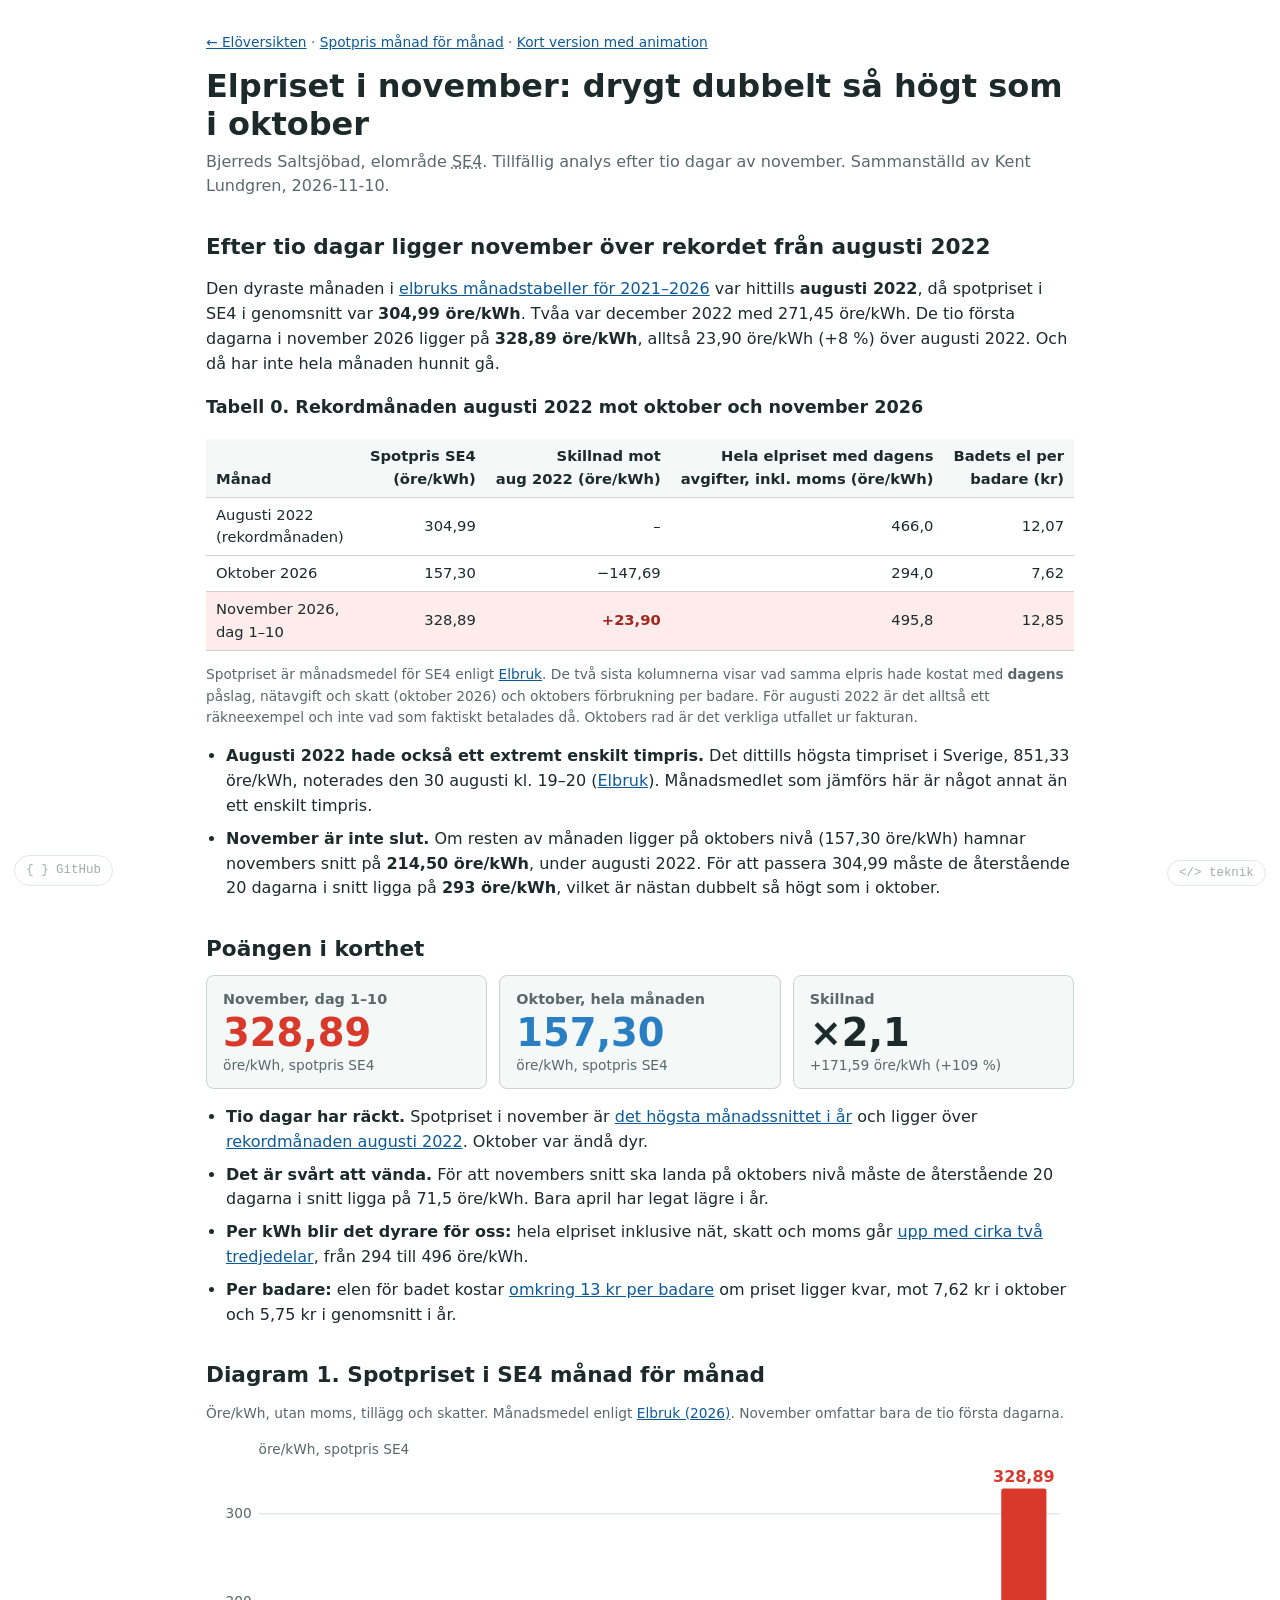
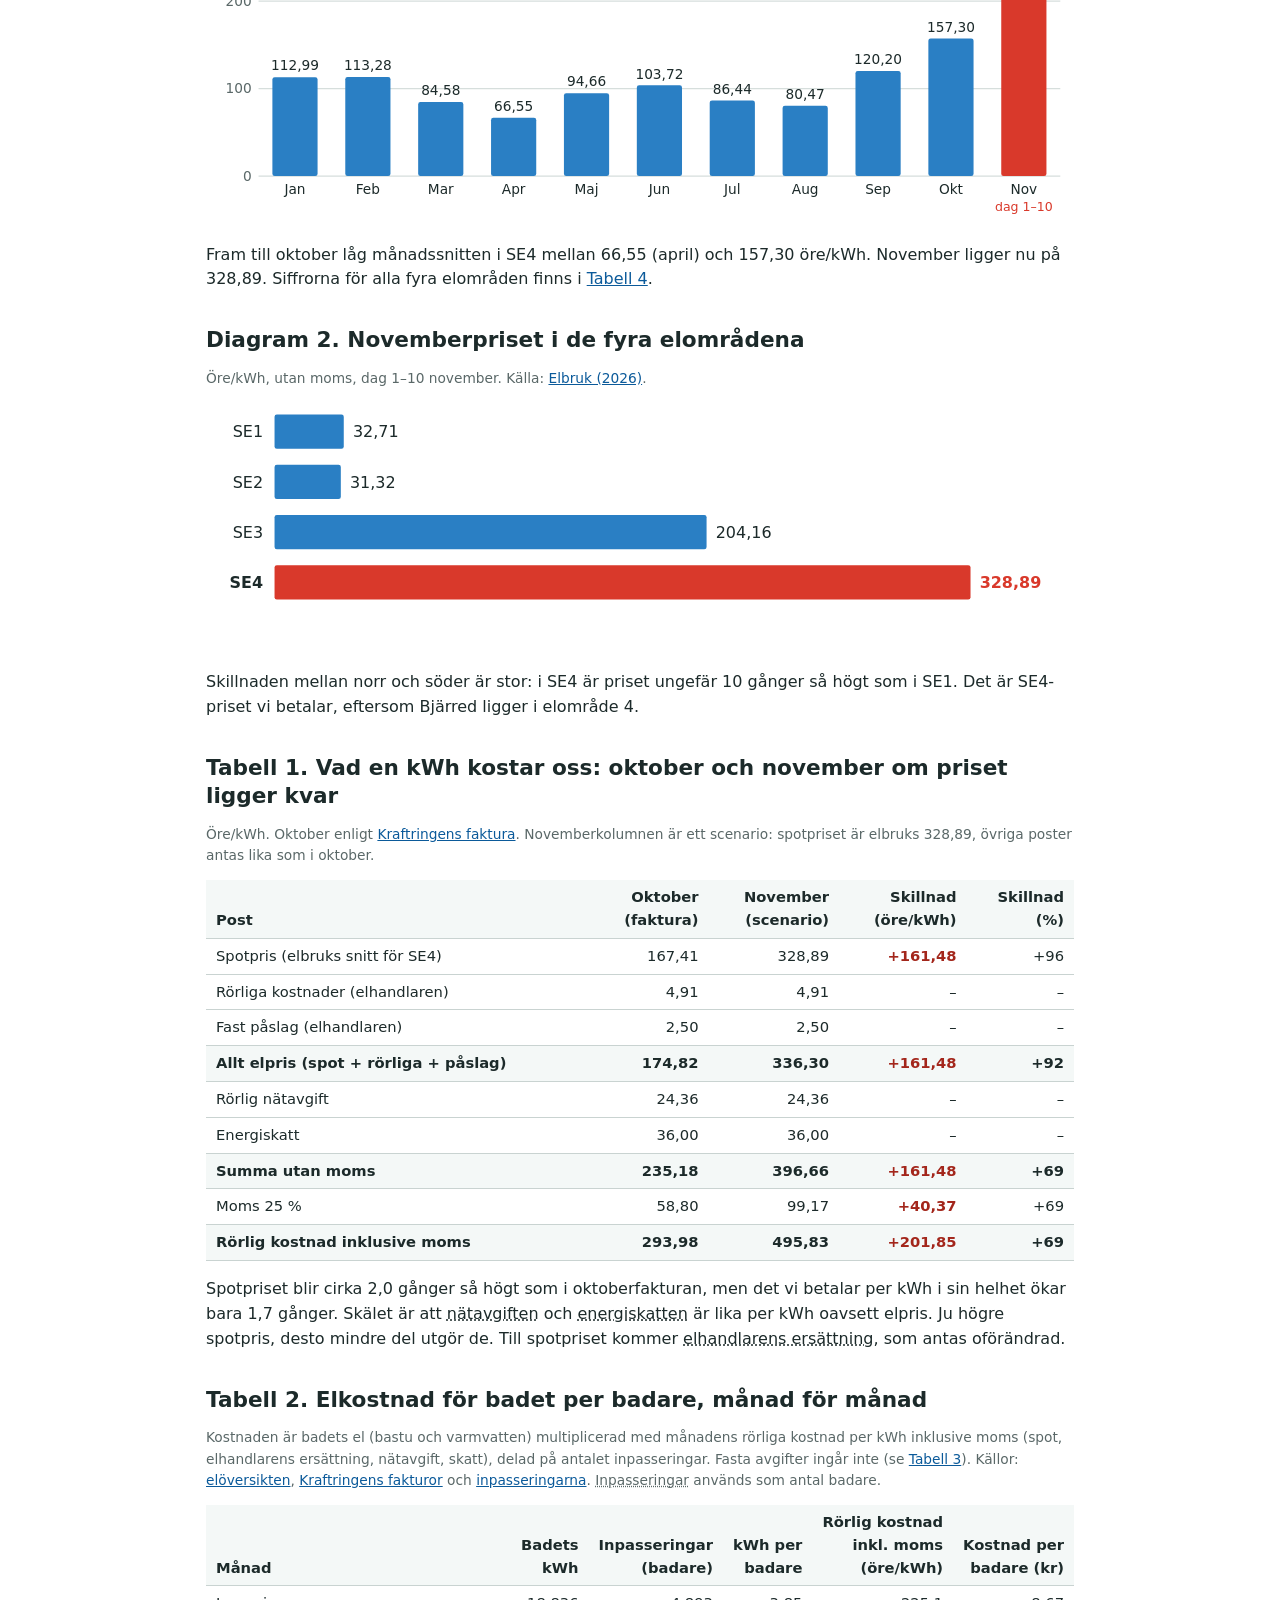
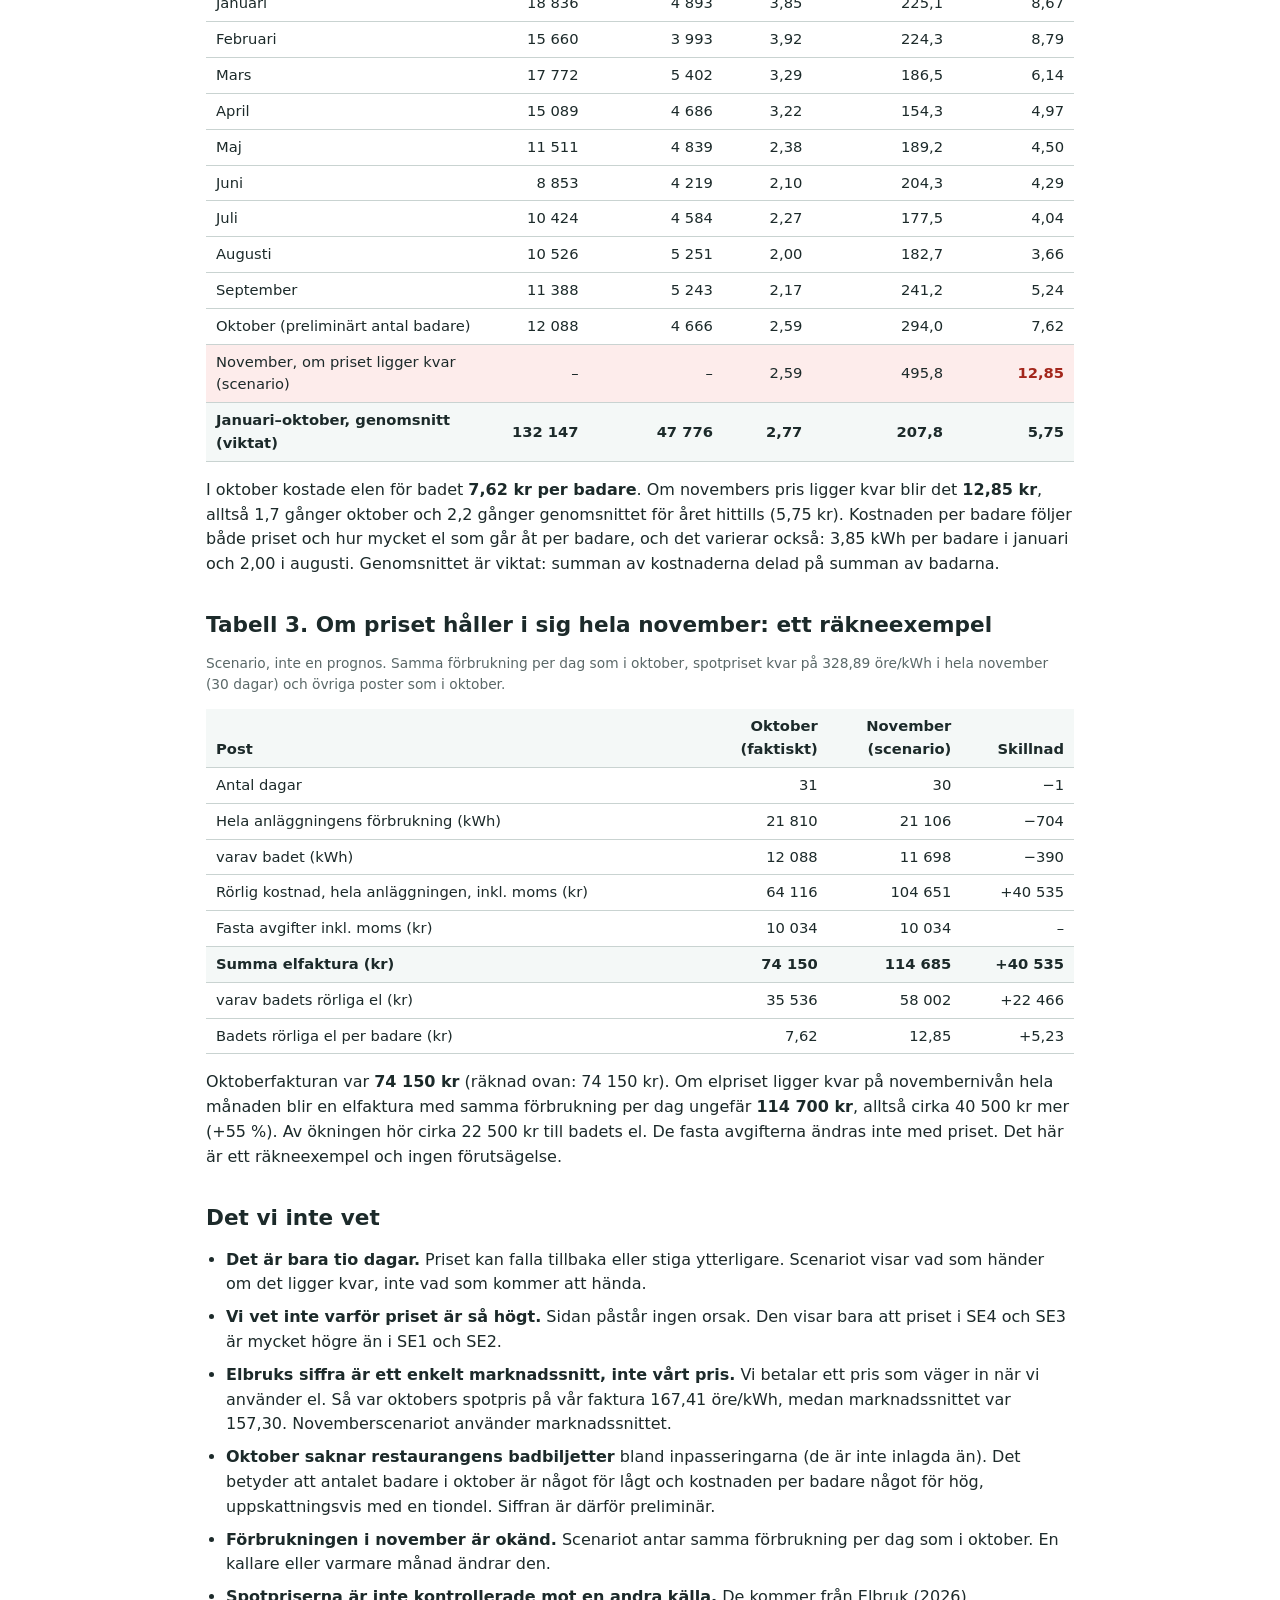
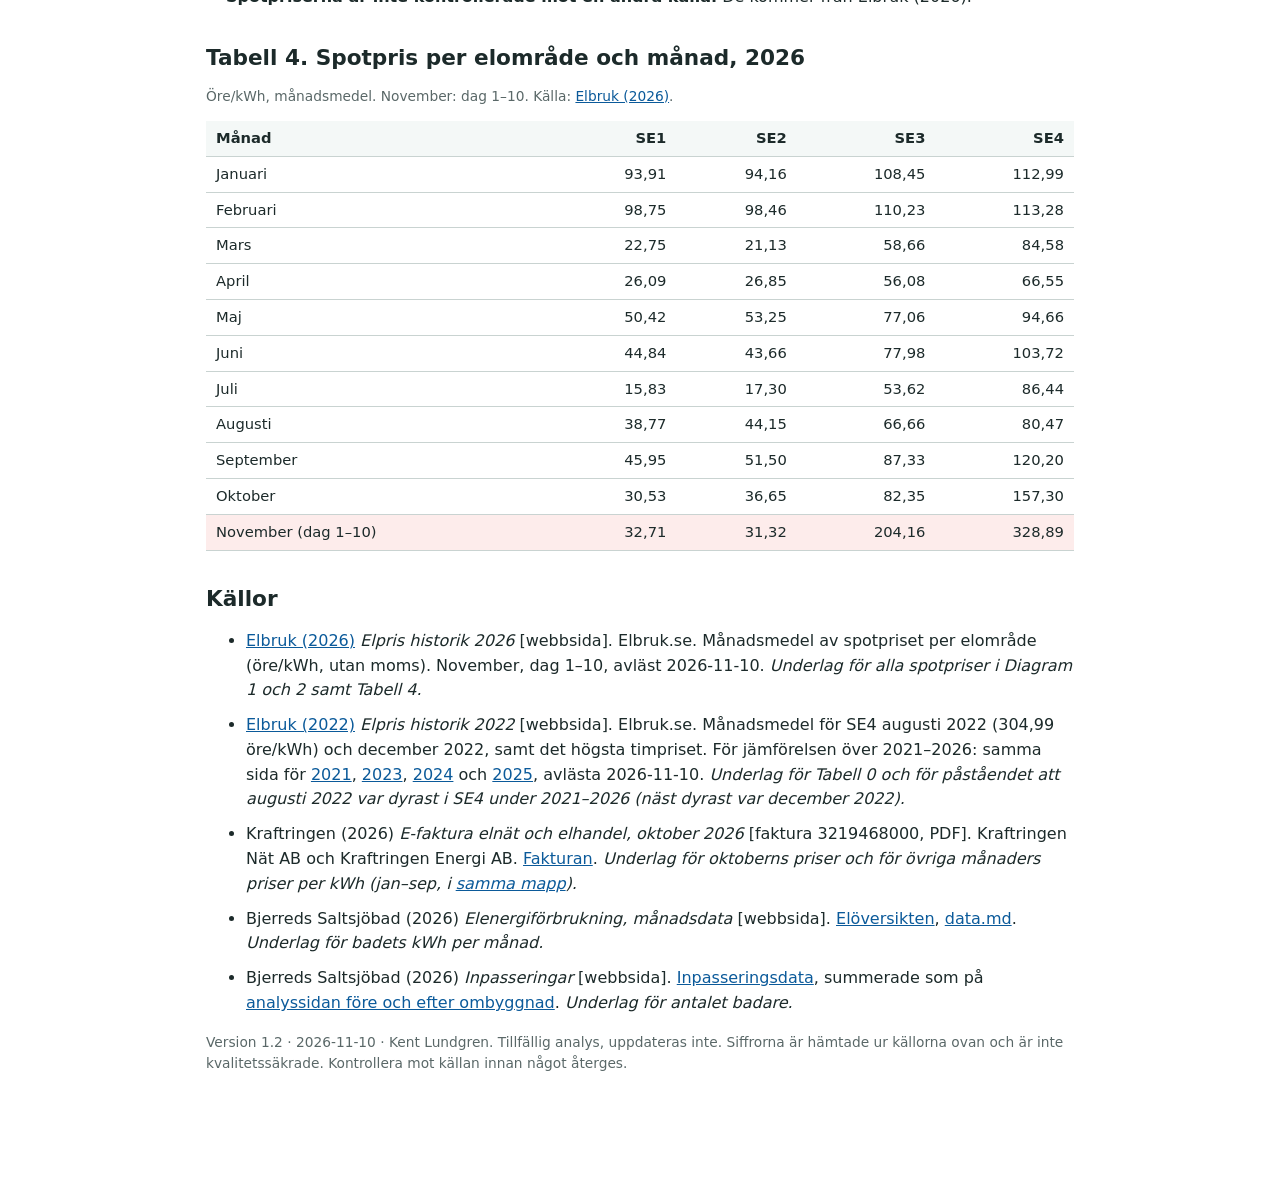
==== commit f6e13e21: "Implement short animated version of November 2026 electricity price analysis Created a new section f" ====
--- a/Elpris_nov_2026/index.html
+++ b/Elpris_nov_2026/index.html
@@ -35,7 +35,7 @@
 <main>
 
   <header>
-    <p class="liten"><a href="../index.html">← Elöversikten</a> · <a href="../Spotpris/spotpris.html">Spotpris månad för månad</a></p>
+    <p class="liten"><a href="../index.html">← Elöversikten</a> · <a href="../Spotpris/spotpris.html">Spotpris månad för månad</a> · <a href="../Elpris_nov_2026_kort/">Kort version med animation</a></p>
     <h1 id="Start">Elpriset i november: drygt dubbelt så högt som i oktober</h1>
     <p class="under">Bjerreds Saltsjöbad, elområde <abbr class="ord" tabindex="0" data-forklaring="SE4 är elområdet som Skåne ligger i. Sverige är indelat i fyra elområden (SE1–SE4) med egna elpriser, eftersom överföringen mellan dem är begränsad.">SE4</abbr>. Tillfällig analys efter tio dagar av november. Sammanställd av Kent Lundgren, 2026-11-10.</p>
   </header>
